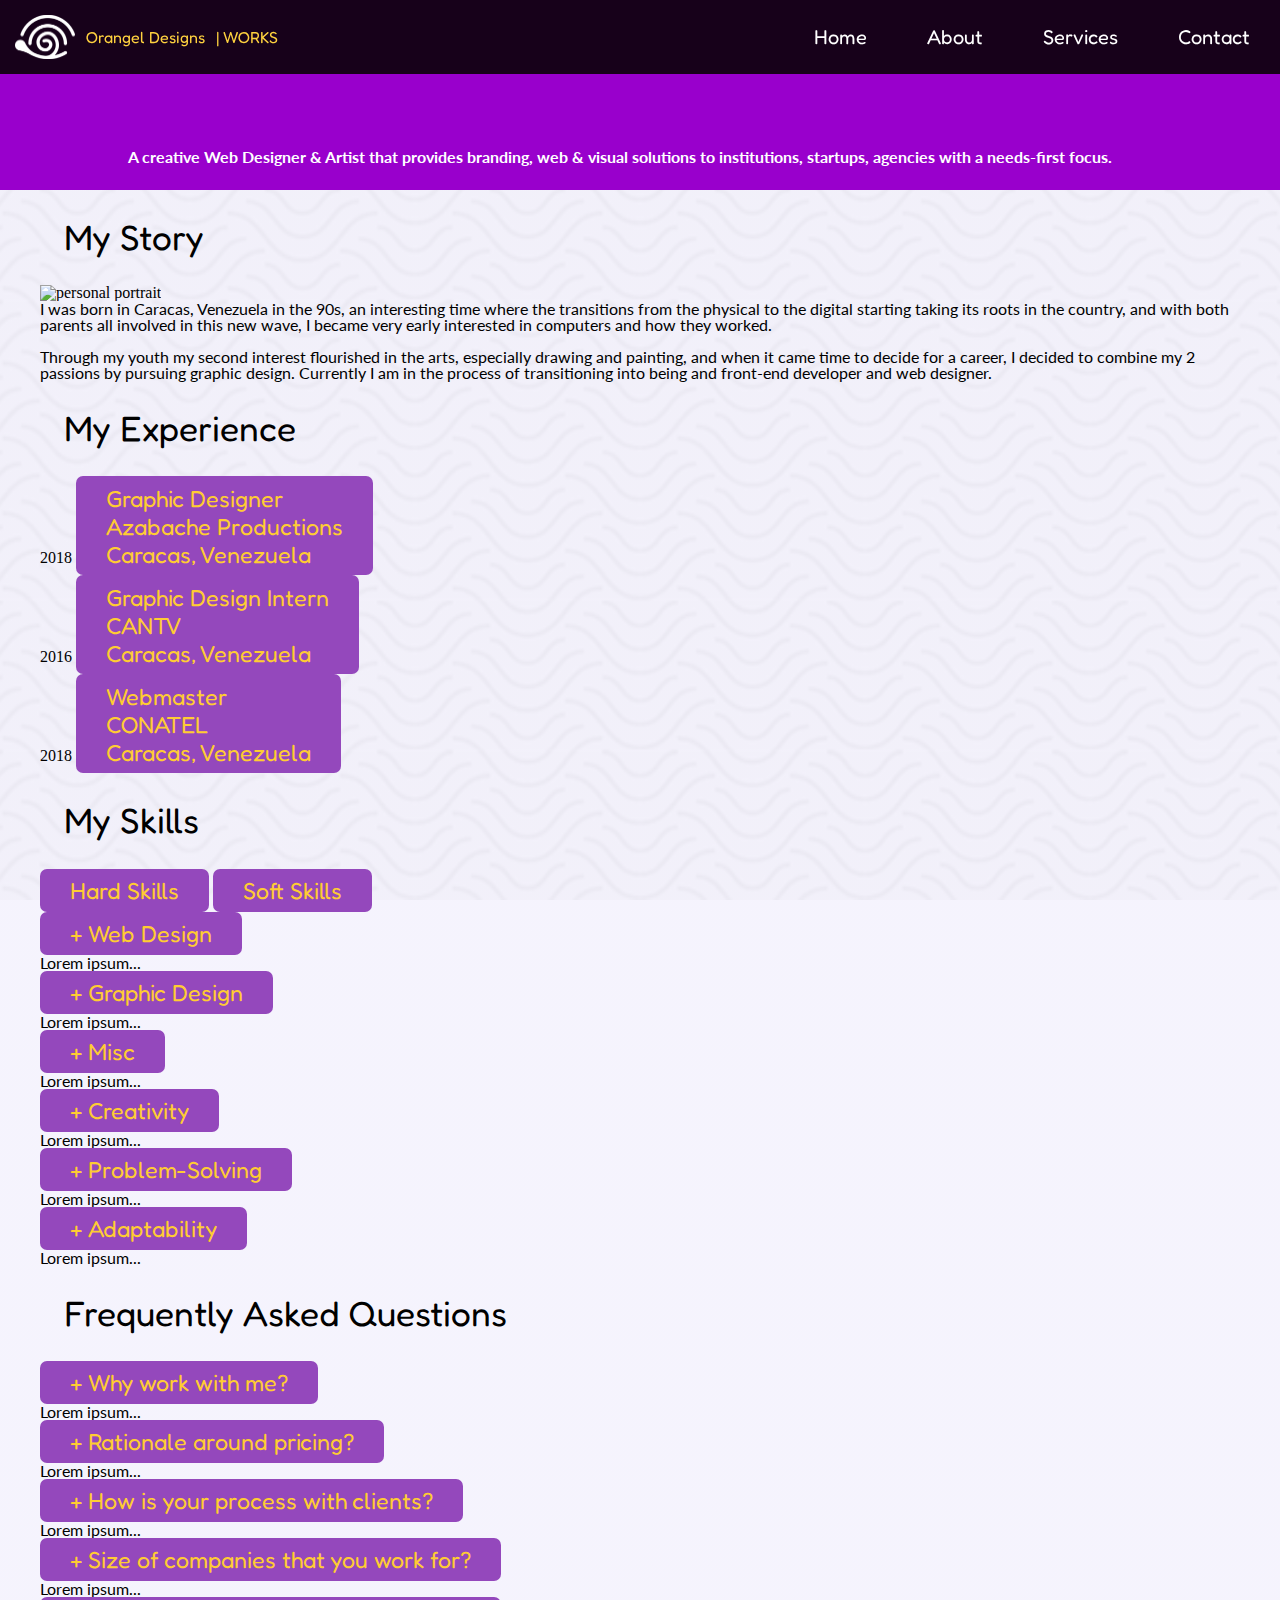
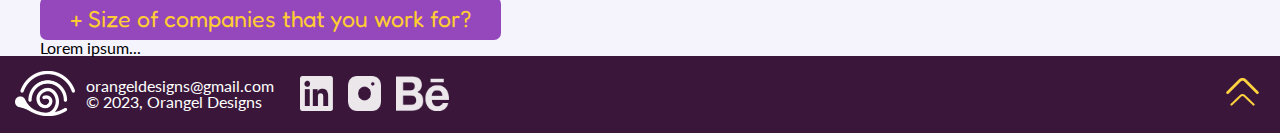
==== about.html @ e129c817 "Adding About Page" ====
<!DOCTYPE html>
<html lang="en">
<head>
    <meta charset="UTF-8">
    <meta http-equiv="X-UA-Compatible" content="IE=edge">
    <meta name="viewport" content="width=device-width, initial-scale=1.0">
    <title>Orangel Designs - About</title>
	<link rel="preconnect" href="https://fonts.googleapis.com">
	<link rel="preconnect" href="https://fonts.gstatic.com" crossorigin>
	<link href="https://fonts.googleapis.com/css2?family=Fredoka:wght@500;600;700&family=Lato:ital,wght@0,400;0,700;1,400;1,700&display=swap" rel="stylesheet">
	<link rel="stylesheet" type="text/css" href="css/index.css">
</head>
<body id="top">
    <header>
		<!-- The header includes the logo and navigation links that might be hidden within a hamburger menu on mobile versions -->
		<nav>
			<a href="index.html"><img src="images/logow.png" alt="navigation logo of the orangel designs website"><h4>Orangel Designs</h4><h4>| WORKS</h4></a>
			<!-- Hamburger menu -->
			<div>
				<input type="checkbox" name="menucheck" id="menucheck">
				<label for="menucheck">
					<img src="images/hambergermenu.png" id="hamenu" alt="&#9776;">
				</label>
				<div id="menu-list">
					<label for="menucheck" id="hamX">
						X
					</label>
					<ul id="menu-links">
                        <li><a href="index.html">Home</a></li>
						<li><a href="about.html">About</a></li>
						<li><a href="#">Services</a></li>
						<li><a href="contact.html">Contact</a></li>
					</ul>
					<ul id="social-links">
						<li><a href="#"><img src="images/behancew.png" alt="behance link">Behance</a></li>
						<li><a href="#"><img src="images/linkedinw.png" alt="Linkedin link">Linkedin</a></li>
						<li><a href="#"><img src="images/intagramw.png" alt="instagram link">Instagram</a></li>
					</ul>
				</div>
			</div>
		</nav>
        <ul id="workHeader">
            <li><strong>A creative Web Designer & Artist that provides branding, web & visual solutions to institutions, startups, agencies with a needs-first focus.</strong></li>
		</ul>
	</header>
    
    
    <main id="abcont">
        <div id="astory">
            <h2><img src="images/horiline.png" alt=""> My Story</h2>
            <img src="images/portrait.jpg" alt="personal portrait">
            <p>
                I was born in Caracas, Venezuela in the 90s, an interesting time where the transitions from the physical to the digital starting taking its roots in the country, and with both parents all involved in this new wave, I became very early interested in computers and how they worked.
                <br><br>
                Through my youth my second interest flourished in the arts, especially drawing and painting, and when it came time to decide for a career, I decided to combine my 2 passions by pursuing graphic design. Currently I am in the process of transitioning into being and front-end developer and web designer.
            </p>
        </div>
        <div id="aexperience">
            <h2><img src="images/horiline.png" alt=""> My Experience</h2>

            <div>
                <span>2018</span>
                <button>
                    Graphic Designer <br>
                    Azabache Productions <br>
                    Caracas, Venezuela
                </button>
            </div>

            <div>
                <span>2016</span>
                <button>
                    Graphic Design Intern <br>
                    CANTV <br>
                    Caracas, Venezuela
                </button>
            </div>

            <div>
                <span>2018</span>
                <button>
                    Webmaster <br>
                    CONATEL <br>
                    Caracas, Venezuela
                </button>
            </div>
        </div>

        <div id="askills">
            <h2><img src="images/horiline.png" alt=""> My Skills</h2>

            <div class="tab">
                <button class="tablinks" onclick="selectSkill(event, 'Hard')">Hard Skills</button>
                <button class="tablinks" onclick="selectSkill(event, 'Soft')">Soft Skills</button>
            </div>

            <div id="Hard" class="tabcontent">
                <button class="accordion">+ Web Design</button>
                <div class="panel">
                <p>Lorem ipsum...</p>
                </div>
                <button class="accordion">+ Graphic Design</button>
                <div class="panel">
                <p>Lorem ipsum...</p>
                </div>
                <button class="accordion">+ Misc</button>
                <div class="panel">
                <p>Lorem ipsum...</p>
                </div>
            </div>

            <div id="Soft" class="tabcontent">
                <button class="accordion">+ Creativity</button>
                <div class="panel">
                <p>Lorem ipsum...</p>
                </div>
                <button class="accordion">+ Problem-Solving</button>
                <div class="panel">
                <p>Lorem ipsum...</p>
                </div>
                <button class="accordion">+ Adaptability</button>
                <div class="panel">
                <p>Lorem ipsum...</p>
                </div>
            </div>
        </div>

        <div id="aquestions">
            <h2><img src="images/horiline.png" alt=""> <span>Frequently</span> Asked Questions</h2>

            <button class="accordion">+ Why work with me?</button>
            <div class="panel">
            <p>Lorem ipsum...</p>
            </div>
            
            <button class="accordion">+ Rationale around pricing?</button>
            <div class="panel">
            <p>Lorem ipsum...</p>
            </div>
            
            <button class="accordion">+ How is your process with clients?</button>
            <div class="panel">
            <p>Lorem ipsum...</p>
            </div>

            <button class="accordion">+ Size of companies that you work for?</button>
            <div class="panel">
            <p>Lorem ipsum...</p>
            </div>  

            <button class="accordion">+ Size of companies that you work for?</button>
            <div class="panel">
            <p>Lorem ipsum...</p>
            </div>
        </div>
        
    </main>


    <!-- Footer with logo, copyright, social media links and a top button -->
    <footer>
		<div>
			<a href="#top" id="footlogo"><img src="images/logow.png" width="162" alt="footer logo"></a>
			<!-- basic contact info and copyright -->
			<ul>
				<li><a href="mailto:orangeldesigns@gmail.com">orangeldesigns@gmail.com</a></li>
				<li>© 2023, Orangel Designs</li>
			</ul>
			<ul id="social-footer">
				<li> <a href=""><img src="images/linkedinw.png" alt="Linkedin"></a></li>
				<li> <a href=""><img src="images/intagramw.png" alt="Instagram"></a></li>
				<li> <a href=""><img src="images/behancew.png" alt="Behance"></a></li>
			</ul>
		</div>

		<!-- Arrowup button -->
		<div>
			<a href="#top"><img src="images/arrowup2.png" alt="&#8593;"></a>
		</div>
	</footer>
</body>
</html>
---- css/index.css ----
/* CSS reset START */
html, body, div, span, applet, object, iframe,
h1, h2, h3, h4, h5, h6, p, blockquote, pre,
a, abbr, acronym, address, big, cite, code,
del, dfn, em, img, ins, kbd, q, s, samp,
small, strike, strong, sub, sup, tt, var,
b, u, i, center,
dl, dt, dd, ol, ul, li,
fieldset, form, label, legend,
table, caption, tbody, tfoot, thead, tr, th, td,
article, aside, canvas, details, embed, 
figure, figcaption, footer, header, hgroup, 
menu, nav, output, ruby, section, summary,
time, mark, audio, video {
	margin: 0;
	padding: 0;
	border: 0;
	font-size: 100%;
	font: inherit;
	vertical-align: baseline;
}
article, aside, details, figcaption, figure, 
footer, header, hgroup, menu, nav, section {
	display: block;
}
body {
	line-height: 1;
}
ol, ul {
	list-style: none;
}
blockquote, q {
	quotes: none;
}
blockquote:before, blockquote:after,
q:before, q:after {
	content: '';
	content: none;
}
table {
	border-collapse: collapse;
	border-spacing: 0;
}
a {
	color: white;
	text-decoration: none;
}
button {
	all: initial;
}
/* CSS reset END */

/*Background image*/
body {
	background: 
    linear-gradient(rgba(225, 220, 249, 0.33),rgba(225, 220, 249, 0.33)),
    url(../images/papyrus.webp) center top/contain repeat fixed;
}
/*Navigation styling*/

/*Initializing fonts*/
h1,h2,h3,h4 {
	font-family: 'Fredoka', sans-serif;
}
a,p,li {
	font-family: 'Lato', sans-serif;
}
h1{
	font-size: 3rem;
}
h2{
	font-size: 2.2rem;
}
h3{
	font-size: 1.45rem;
}
h4{
	font-size: 1rem;
}
strong{
	font-weight: 900;
}
/*Navigation*/
nav {
    display: flex;
    flex-wrap: wrap;
    justify-content: space-between;
    align-items: center;
    background: #0e010eef;
	position: fixed;
	width: 100%;
	z-index: 999;
}
nav a{
    display: flex;
    align-items: center;
	color: #FFD23F;
	padding: 15px;
	font-family: 'Fredoka', sans-serif;
}
nav a img{
    width: 60px;
}
nav a h4{
	margin-left: 11px;
}

#hamenu{
	width: 45px;
	cursor: pointer;
	padding: 15px;
}
#menu-list{
	transform: translateX(100%);
	transition: .5s;
	width: 300px;
	position: absolute;
	top: 0;
}
#social-links img{
	padding-right: 15px;
	height: auto;
	width: 45px;
}
#menucheck {
	display: none ;
}
nav div label{
	display: block;
	height: 75px;
}
#menucheck:checked ~ #menu-list{
	transform: translateX(-225px);
	background-color: #070007;
	box-shadow:  0px 1px 3px 0px rgba(0, 0, 0, 0.2),
		0px 1px 1px 0px rgba(0, 0, 0, 0.14),
		0px 2px 1px -1px rgba(0, 0, 0, 0.12);
}
#menucheck:checked ~ label img{
	background-color: #070007;
}

#menu-list a{
	color: white;
	padding-left: 30px;
	font-size: 1.25rem;
	transition: .4s;
}
#menu-list a:hover{
	color: #FFD23F;
	background-color: #3A173A;
}
button {
	font-family: 'Fredoka', sans-serif;
	font-size: 1.45rem;
	padding: 7.5px 30px;
	border-radius: 7px;
	color: #ffcc33;
	background-color: #9448BC;
	cursor: pointer;
	transition: 0.25s all;
}
button:hover{
	filter: brightness(1.5) saturate(0.5);
}
button:active{
	filter: brightness(0.5) saturate(1.5);
}
button img{
	height: 30px;
}
.dark-btn{
	background-color: #3A173A;
	color: #FFD23F;
}
.light-btn{
	background-color: #ffcc33;
	color: #9448BC;
}
/*X Hamburger*/
#hamX{
	font-family: 'Fredoka', sans-serif;
	font-size: 2.2rem;
	color: white;
	text-align: right;
	height: auto;
	padding: 25px;
	cursor: pointer;
	transition: 0.5s;
}
#hamX:hover{
	color: #FFD23F;
}
/*Landing page*/
#hero{
	height: 100vh;
	background: url(../images/frame.jpg) center center/cover no-repeat;
	display: flex;
	justify-content: center;
	align-items: center;
	padding: 15px;
	flex-direction: column;
	overflow: hidden;
}
h1{
	font-weight: 600;
	color: white;
}
h1 strong{
	color: #FFD23F
}
#hero a{
	position: absolute;
	justify-self: flex-end;
	bottom: 30px;
	transition: 0.5s;
}
#hero a:hover{
	transform: scale(1.5);
}
#hero a img{
	width: 60px;
}
/* Landing page spinning cubes */
.cube-wrapper {
	width: 200px;
	height: 200px;
	position: relative;
	perspective: 1000px;
	padding: 75px;
	padding-left: 0;
  }
  
  .cube {
	position: absolute;
	width: 100%;
	height: 100%;
	transform-style: preserve-3d;
	perspective-origin: center;
	transform-origin: center;
	animation: rotate-cube 10s linear infinite;
  }
  
  .face {
	position: absolute;
	width: 200px;
	height: 200px;
	opacity: 0.85;
	font-family: 'Fredoka', sans-serif;
	font-size: 2.2rem;
	color: white;
	text-align: center;
	border-radius: 10%;
  }
  
  .front {
	transform: translateZ(100px);
	background-color: #ffcc33;
  }
  
  .back {
	transform: translateZ(-100px) rotateY(180deg);
	background-color: #ffcc33;
  }
  
  .right {
	transform: rotateY(-90deg) translatez(100px);
	background-color: #9900cc;
  }
  
  .left {
	transform: rotateY(90deg) translatez(100px);
	background-color: #9900cc;
  }
  
  .top {
	transform: rotateX(90deg) translateZ(100px);
	background-color: #070007;
  }
  
  .bottom {
	transform: rotateX(-90deg) translateZ(100px);
	background-color: #070007;
  }
  
  @keyframes rotate-cube {
	0% {
	  transform: rotateX(0deg) rotateY(0deg)  rotateZ(0);
	}
	100% {
	  transform: rotateX(360deg) rotateY(360deg) rotateZ(360deg);
	}
  }
/*Sections formatting*/
h2{
	padding: 30px 15px;
}
#highlights h3 {
	color: white;
	text-shadow: .1em .1em 0 hsl(200 50% 30%);
	text-align: center;
}
#highlights div, #services div  {
	display: flex;
	flex-direction: column;
}
/*Highlights section*/
#highlights h2 {
	color: #9448BC;
}
#highlights form {
	display: none;
}
#highlights form input {
	display: none;
}

#highlights button{
	display: none;
	height: 100px;
	cursor: pointer;
}
#highlights button img{
	height: 100px;
	opacity: 30%;
}
#highlights button img:hover{
	opacity: 100%;
}

/*Highlights gallery*/
.project-card{
	width: 100%;
	height: 250px;
	display: flex;
	flex-direction: column-reverse;
	background-size: 100%;
}
.project-card h3{
	width: 100%;
	height: 30px;
	background-color: rgba(0, 0, 0, 0.603);
}

#h1 {
	background: url(../images/h1.jpg) center center/cover no-repeat;
}
#h2 {
	background: url(../images/h2.jpg) center center/cover no-repeat;
}
#h3 {
	background: url(../images/h3.jpg) center center/cover no-repeat;
}
#h1, #h2, #h3{
	background-color: #0e010eef;
	transition: 0.5s all;
	background-size: 100%;
}
#h1:hover,#h2:hover,#h3:hover {
	background-size: 120%;
}
/*Services Section*/
#services h2{
	color: #3A173A;
}
#services div{
	position: relative;
}
/*Services Gallery*/
.services-cards{
	width: 100%;
	height: 250px;
	display: flex;
	flex-direction: column-reverse;
	justify-content: center;
	align-content: center;
}
.services-cards h3{
	width: auto;
	text-align: left;
	align-self: start;
	padding: 20px;
	background-color: rgba(0, 0, 0, 0.603);
}

#s1 h3, #s3 h3 {
	align-self: flex-end;
	text-align: right;
}
#s1 {
	background: url(../images/s1.jpg) center center/cover no-repeat;
}
#s2 {
	background: url(../images/s2.jpg) center center/cover no-repeat;
}
#s3 {
	background: url(../images/s3.jpg) center center/cover no-repeat;
}
#s4 {
	background: url(../images/s4.jpg) center center/cover no-repeat;
}

#s1, #s2, #s3, #s4{
	background-color: #0e010eef;
	transition: 0.5s all;
	background-size: 100% 100%;
}
#s1:hover,#s2:hover,#s3:hover,#s4:hover {
	background-size: 120% 120%;
}
/*Footer*/

footer {
	width: 100%;
	box-sizing: border-box;
	bottom: 0;
	display: flex;
	background-color: #3A173A;
    justify-content: space-between;
    align-items: center;
	padding: 15px;
}
footer div{
	display: flex;
	align-items: center;
}
#social-footer{
	display: none;
}
footer div ul{
	margin-left: 11px;
}
footer a img{
	width: 60px;
}
footer ul li {
	color: white;
}
footer div a img {
	width: 45px;
	transition: 0.5s;
}
footer div a img:hover {
	transform: scale(1.3);
}
#footlogo img{
	width: 60px;
}
/*Responsive styles for tablet and up*/
@media screen and (min-width: 768px) {

	#hero {
		background: url(../images/framebig.jpg) center center/cover no-repeat;
	}
	h1 {
		text-align: center;
	}
	#highlights div, #services div  {
		display: flex;
		flex-direction: row;
	}

	#social-footer{
		display: flex;
	}
	#social-footer img{
		height: 35px;
		width: auto;
		padding-left: 15px;
	}
	#highlights h2{
		display: none;
	}
	#highlights form {
		margin-top: 30px;
		display: flex;
		margin-left: 45px;
	}

	#highlights form label{
		cursor: pointer;
		font-size: 2.2rem;
		font-family: 'Fredoka', sans-serif;
		padding: 15px;
		background-color: #D9D9D9;
		color: #3a173a38;
	}
	#highlights form input:checked~#label1, #highlights form input:checked~#label2{
		background-color: #9448BC;
		color: #FFD23F;
	}
	#highlights form input:not(:checked)~#label2{
		background-color: #D9D9D9;
		color: #3a173a38;
	}
	#highlights div {
		background-color: white;
		padding: 45px 15px;
		align-items: center;
		box-shadow: 0 14px 28px rgba(0,0,0,0.25), 0 10px 10px rgba(0,0,0,0.22);
	}
	#highlights button{
		display: inline;
	}
	.project-card{
		margin: 0px 7px;
	}
	#services div{
		display: flex;
		flex-wrap: wrap;
		margin-bottom: 60px;
		box-shadow: 0 14px 28px rgba(0,0,0,0.25), 0 10px 10px rgba(0,0,0,0.22);
	}
	.services-cards{
		width: 50%;
		height: 300px;
	}
	#s1 h3, #s2 h3 {
		align-self: flex-start;
		text-align: right;
	}
	#s3 h3, #s4 h3 {
		align-self: flex-end;
		text-align: right;
	}
}
/*Responsive styles for desktop and up*/
@media screen and (min-width: 1024px) {

	#hamenu{
		display: none;
	}
	#menu-list, #menu-links{
		display: flex;
		flex-direction: row;
		transform: translateX(0);
		position: relative;
		width: auto;
	}
	#menu-links a {
		padding: 15px 30px;
	}
	#social-links {
		display: none;
	}
	nav div label{
		display: none;
	}
}

/*Contact page CSS*/
main{
	margin-bottom: 100px;
}
#contHeader {
	height: 160px;
	background-color: #9900cc;
	display: flex;
	flex-direction: column;
	align-items: center;
	justify-content: end;
	color: white;
	padding: 15px 5%;
}
#contHeader strong{
	font-weight: 700;
}
#contHeader li{
	margin-bottom: 7px;
}

#contMain{
	display: flex;
	flex-direction: column;
}
#contMain h2 {
	color: #9900cc;
	height: 30px;
	display: flex;
	padding-left: 0;
}
#contMain h2 img{
	height: 30px;
	margin-right: 7px;
}
#contForm, #contSide{
	margin-left: 10%;
	margin-right: 10%;
}
#innnerform {
	width: 100%;
	max-width: 640px;
	background-color: white;
	padding: 30px;
	box-sizing: border-box;
	border-radius: 16px;
	display: flex;
	flex-direction: column;
	flex-wrap: wrap;
	align-items: stretch;
	box-shadow: 0 14px 28px rgba(0,0,0,0.25), 0 10px 10px rgba(0,0,0,0.22);

}
#innnerform>* {
	margin-bottom: 15px;
	padding: 7px;
	border-radius: 7px;
	border: #9448BC 2px solid;
	background-color: #e1dcf98d;
	font-family: 'Lato', sans-serif;
	color: #C2A4D1;
}
#innnerform>*:focus{
	background-color: white;
	color: #070007;
}
#innnerform .button {
	font-family: 'Fredoka', sans-serif;
	width: 211px;
	height: 53px;
	align-self: center;
	font-size: 1.2rem;
	border: 0;
	background-color: #ffcc33;
	color: #9448BC;
	box-shadow: 0 4px 3px rgba(0,0,0,0.25), 0 2px 6px rgba(0,0,0,0.22);
	cursor: pointer;

}
select{
	background-color: #FFD23F;
	color: #9448BC;
	font-family: 'Fredoka', sans-serif;
	font-size: 1.1rem;
	cursor: pointer;
}
select:focus{
	background-color: #9448BC;
	color: #ffcc33;
}
textarea{
	resize: none;
	height: 200px;
}
#contFaq ul li h3{
	font-size: 1.1rem;
	color: #9448BC;
	text-align: left;
	text-shadow: none;
}
#contFaq ul li p{
	background-color: #070007;
	color: white;
	margin-top: 3px;
	padding: 7px;
}
#contSoc ul{
	width: 100%;
	display: flex;
	flex-direction: column;
	justify-content: center;
}
#contSoc ul li{
	width: 100%;
	display: flex;
}
#contSoc ul li a{
	width: 100%;
	display: flex;
	align-items: center;
	max-width: 450px;
	padding: 12.5px;
	box-shadow: 0 4px 3px rgba(0,0,0,0.25), 0 2px 6px rgba(0,0,0,0.22);
	margin-bottom: 15px;
	border-radius: 11px;
	
}
#contSoc ul li img{
	height: 50px;
}
#contSoc h3{
	margin-left: 7px;
}
#soc1 a{
	background-color: #B8C9F5;
	color: #3C64CB;
}
#soc2 a{
	background-color: #DBD5DE;
	color: #070007;
}
#soc3 a{
	background-color: #F3C6DC;
	color: #FF288F;
}
@media screen and (max-width: 420px) {
nav a h4{
	font-size: 0.8rem;
}
h2 {
	font-size: 1.7rem;
}
textarea {
	height: 120px;
}
}
@media screen and (min-width: 768px) {
	#contHeader {
		height: 125px;
		flex-direction: row;
		align-items: end;
		justify-content: start;
	}
	#contHeader li{
		margin-bottom: 15px;
	}
	#contMain{
		display: grid; 
		grid-template-columns: 1fr 1fr; 
		gap: 0px 30px; 
	}
}
@media screen and (min-width: 1024px) {
	#contFaq ul li h3 strong{
		display: none;
	}
	#contHeader li{
		margin-right: 15px;
		margin-bottom: 20px;
	}
}


/*Works page CSS*/


#workHeader {
	height: 160px;
	background-color: #9900cc;
	display: flex;
	flex-direction: column;
	align-items: start;
	justify-content: end;
	color: white;
	padding: 15px 10%;
}
#workHeader strong{
	font-weight: 700;
}
#workHeader li{
	margin-bottom: 10px;
}
.center-container{
	display: flex;
	flex-direction: column;
	align-items: center;
}

.gallery-grid{
	display: grid; 
	width: 80%;
	padding: 30px 10%;
	margin: 30px 0;
	grid-template-columns: 1fr 1fr; 
	grid-template-rows: 1fr 1fr 1fr 1fr; 
	gap: 0px 0px; 
	grid-template-areas: 
	". ."
	". ."
	". ."
	". ."; 
	  justify-content: center; 
	  align-items: center; 
	background-color: white;
	box-shadow: 0 14px 28px rgba(0,0,0,0.25), 0 10px 10px rgba(0,0,0,0.22);
}
.portfolio-card h3{
	background-color: #9900cc63;
	color: white;
	text-align: center;
}
.featured h3{
	background-color: #ffcc33;
	color: #9900cc;
}
.gallery-item{
	width: 100%;
	cursor: pointer;
}


#w1 {
	background: url(../images/w1.jpg) center center/cover no-repeat;
}
#w2 {
	background: url(../images/w2.jpg) center center/cover no-repeat;
}
#w3 {
	background: url(../images/w3.jpg) center center/cover no-repeat;
}
#w4 {
	background: url(../images/w4.jpg) center center/cover no-repeat;
}
#w5 {
	background: url(../images/w5.jpg) center center/cover no-repeat;
}
#w6 {
	background: url(../images/w6.jpg) center center/cover no-repeat;
}
#w7 {
	background: url(../images/w7.jpg) center center/cover no-repeat;
}
#w8 {
	background: url(../images/w8.jpg) center center/cover no-repeat;
}
#w1, #w2, #w3, #w4, #w5, #w6, #w7, #w8{
	transition: 0.5s all;
	background-size: 100% 100%;
}
#w1:hover, #w2:hover, #w3:hover, #w4:hover, #w5:hover, #w6:hover, #w7:hover, #w8:hover{
	background-size: 120% 120%;
}

@media screen and (min-width: 768px) {
	.gallery-grid{
		grid-template-columns: 1fr 1fr 1fr; 
		grid-template-rows: 1fr 1fr 1fr; 
		gap: 15px 15px; 
		grid-template-areas: 
		". . ."
		". . ."
		". . ."; 
	
	}
}
@media screen and (min-width: 1024px) {
	.gallery-grid{
		grid-template-columns: 1fr 1fr 1fr 1fr; 
		grid-template-rows: 1fr 1fr; 
		gap: 15px 15px; 
		grid-template-areas: 
		  ". . . ."
		  ". . . .";
	
	}
	#workHeader {
		height: 160px;
		background-color: #9900cc;
		display: flex;
		flex-direction: row;
		align-items: end;
		justify-content: space-between;
		color: white;
		padding: 15px 10%;
	}
}
@media screen and (min-width: 1400px) {
	.gallery-grid{
		grid-template-columns: 1fr 1fr 1fr 1fr 1fr; 
		grid-template-rows: 1fr 1fr; 
		gap: 15px 15px; 
		grid-template-areas: 
		  ". . . . ."
		  ". . . . .";
	
	}
}


/*About Page CSS*/

#abcont {
	display: flex;
	flex-direction: column;
	margin: 0 40px;
}
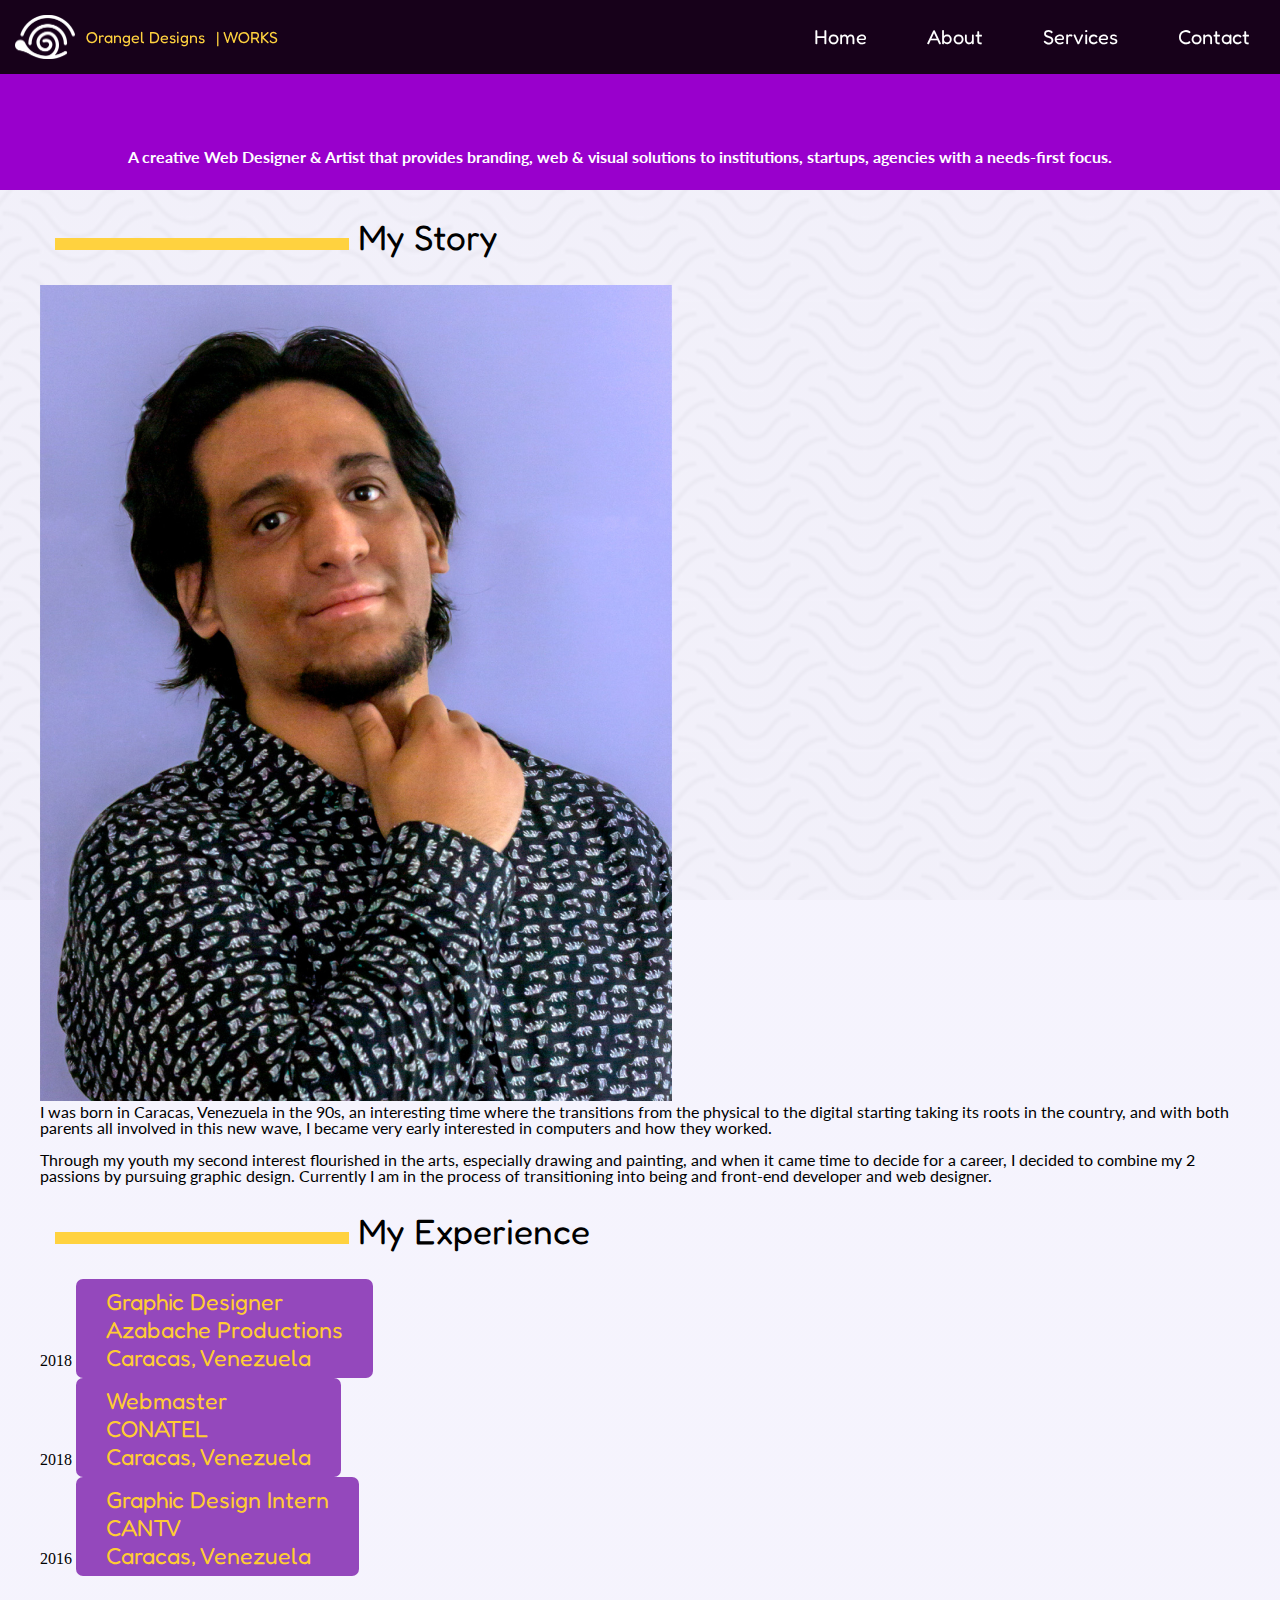
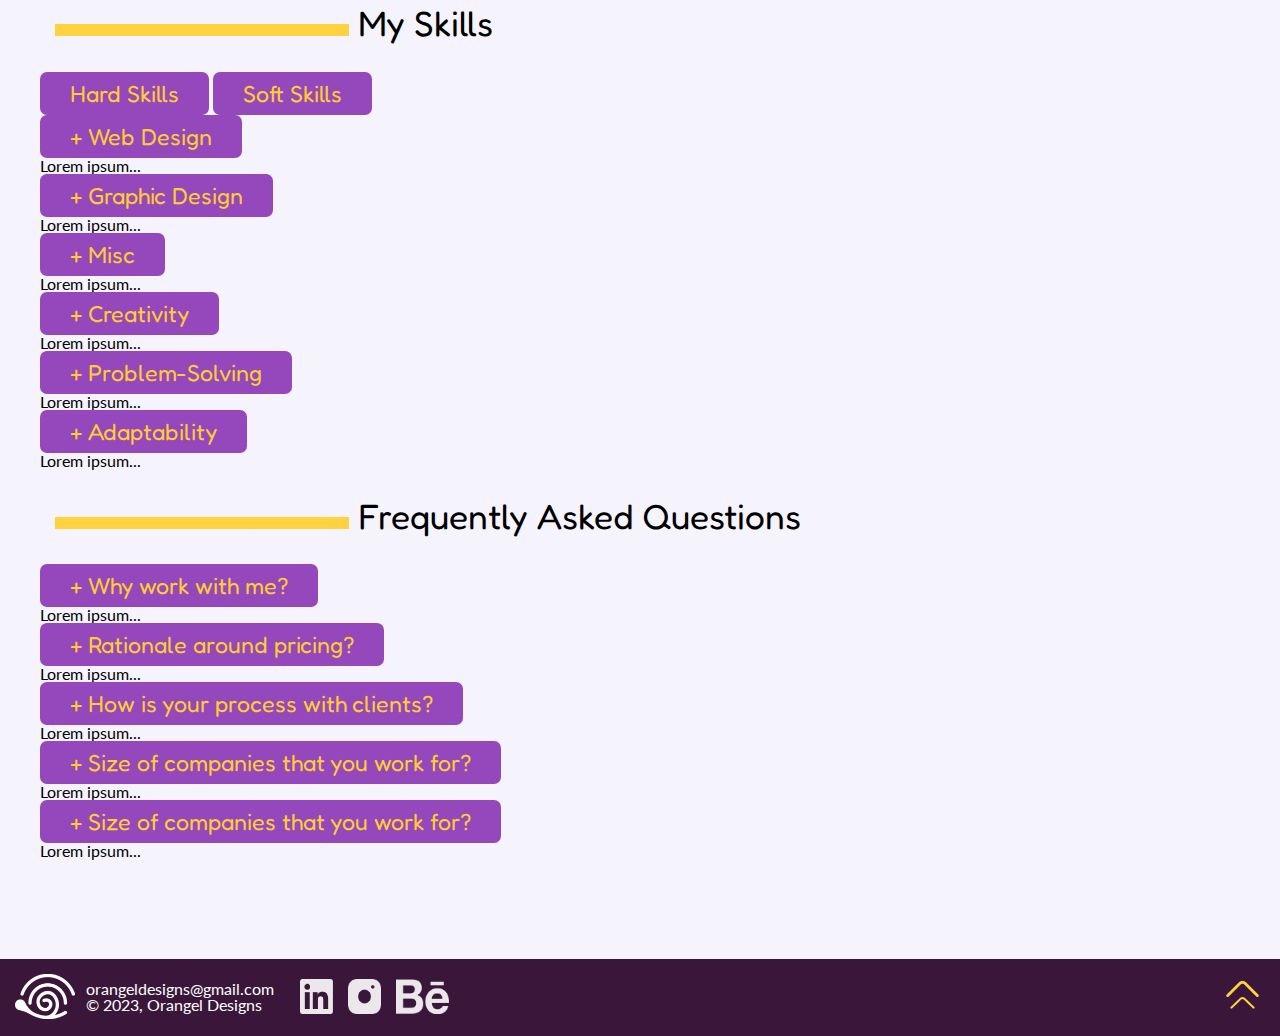
==== commit eaf5231f: "About Page implementation ver 2" ====
--- a/about.html
+++ b/about.html
@@ -9,6 +9,7 @@
 	<link rel="preconnect" href="https://fonts.gstatic.com" crossorigin>
 	<link href="https://fonts.googleapis.com/css2?family=Fredoka:wght@500;600;700&family=Lato:ital,wght@0,400;0,700;1,400;1,700&display=swap" rel="stylesheet">
 	<link rel="stylesheet" type="text/css" href="css/index.css">
+    <script defer src="scripts/about.js"></script>
 </head>
 <body id="top">
     <header>
@@ -45,10 +46,11 @@
 	</header>
     
     
-    <main id="abcont">
+    <main id="abwrap">
+    <div id="abcont">
         <div id="astory">
-            <h2><img src="images/horiline.png" alt=""> My Story</h2>
-            <img src="images/portrait.jpg" alt="personal portrait">
+            <h2><img class="hline" src="images/horiline.png" alt=""> My Story</h2>
+            <img id="aportrait" src="images/portrait.jpg" alt="personal portrait">
             <p>
                 I was born in Caracas, Venezuela in the 90s, an interesting time where the transitions from the physical to the digital starting taking its roots in the country, and with both parents all involved in this new wave, I became very early interested in computers and how they worked.
                 <br><br>
@@ -56,9 +58,9 @@
             </p>
         </div>
         <div id="aexperience">
-            <h2><img src="images/horiline.png" alt=""> My Experience</h2>
+            <h2><img class="hline" src="images/horiline.png" alt=""> My Experience</h2>
 
-            <div>
+            <div class="aexpcard">
                 <span>2018</span>
                 <button>
                     Graphic Designer <br>
@@ -67,7 +69,16 @@
                 </button>
             </div>
 
-            <div>
+            <div class="aexpcard">
+                <span>2018</span>
+                <button>
+                    Webmaster <br>
+                    CONATEL <br>
+                    Caracas, Venezuela
+                </button>
+            </div>
+
+            <div class="aexpcard">
                 <span>2016</span>
                 <button>
                     Graphic Design Intern <br>
@@ -75,22 +86,13 @@
                     Caracas, Venezuela
                 </button>
             </div>
-
-            <div>
-                <span>2018</span>
-                <button>
-                    Webmaster <br>
-                    CONATEL <br>
-                    Caracas, Venezuela
-                </button>
-            </div>
         </div>
 
         <div id="askills">
-            <h2><img src="images/horiline.png" alt=""> My Skills</h2>
+            <h2><img class="hline" src="images/horiline.png" alt=""> My Skills</h2>
 
             <div class="tab">
-                <button class="tablinks" onclick="selectSkill(event, 'Hard')">Hard Skills</button>
+                <button class="tablinks" onclick="selectSkill(event, 'Hard')" id="defaultOpen">Hard Skills</button>
                 <button class="tablinks" onclick="selectSkill(event, 'Soft')">Soft Skills</button>
             </div>
 
@@ -126,34 +128,35 @@
         </div>
 
         <div id="aquestions">
-            <h2><img src="images/horiline.png" alt=""> <span>Frequently</span> Asked Questions</h2>
+            <h2><img class="hline" src="images/horiline.png" alt=""> <span>Frequently</span> Asked Questions</h2>
+            <div id="aquestcont">
+                <button class="accordion">+ Why work with me?</button>
+                <div class="panel">
+                <p>Lorem ipsum...</p>
+                </div>
+                
+                <button class="accordion">+ Rationale around pricing?</button>
+                <div class="panel">
+                <p>Lorem ipsum...</p>
+                </div>
+                
+                <button class="accordion">+ How is your process with clients?</button>
+                <div class="panel">
+                <p>Lorem ipsum...</p>
+                </div>
 
-            <button class="accordion">+ Why work with me?</button>
-            <div class="panel">
-            <p>Lorem ipsum...</p>
-            </div>
-            
-            <button class="accordion">+ Rationale around pricing?</button>
-            <div class="panel">
-            <p>Lorem ipsum...</p>
-            </div>
-            
-            <button class="accordion">+ How is your process with clients?</button>
-            <div class="panel">
-            <p>Lorem ipsum...</p>
-            </div>
+                <button class="accordion">+ Size of companies that you work for?</button>
+                <div class="panel">
+                <p>Lorem ipsum...</p>
+                </div>  
 
-            <button class="accordion">+ Size of companies that you work for?</button>
-            <div class="panel">
-            <p>Lorem ipsum...</p>
-            </div>  
-
-            <button class="accordion">+ Size of companies that you work for?</button>
-            <div class="panel">
-            <p>Lorem ipsum...</p>
+                <button class="accordion">+ Size of companies that you work for?</button>
+                <div class="panel">
+                <p>Lorem ipsum...</p>
+                </div>
             </div>
         </div>
-        
+    </div>
     </main>
 
 
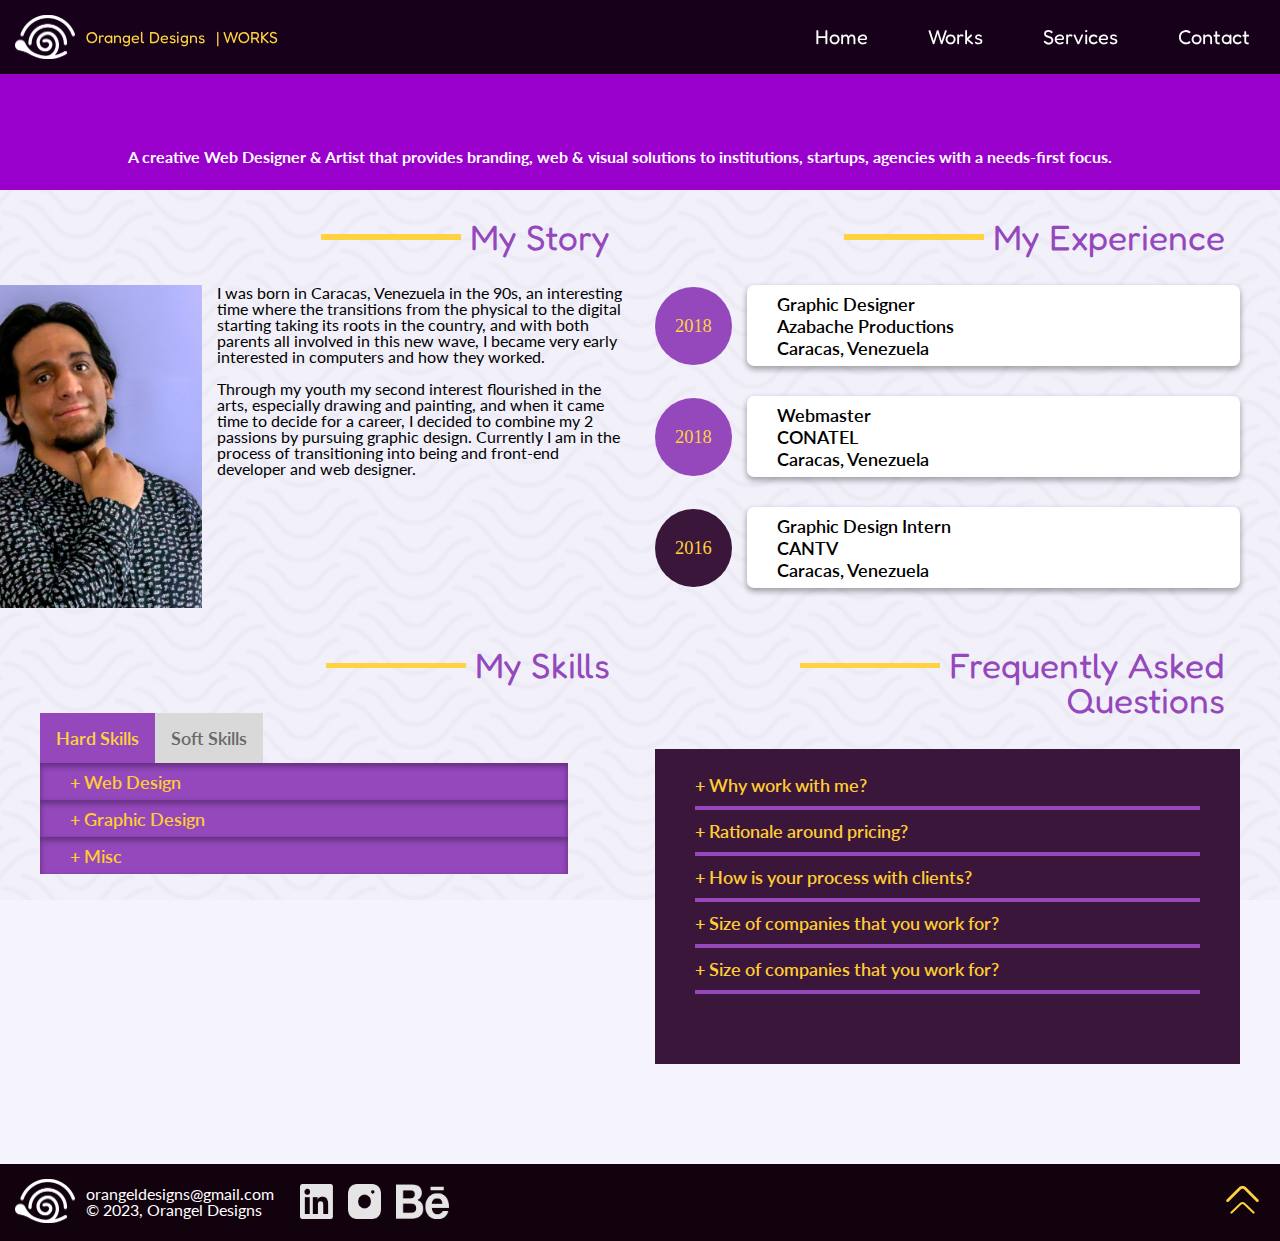
==== commit 736f28bb: "Services Implementation" ====
--- a/about.html
+++ b/about.html
@@ -28,8 +28,8 @@
 					</label>
 					<ul id="menu-links">
                         <li><a href="index.html">Home</a></li>
-						<li><a href="about.html">About</a></li>
-						<li><a href="#">Services</a></li>
+						<li><a href="works.html">Works</a></li>
+						<li><a href="services.html">Services</a></li>
 						<li><a href="contact.html">Contact</a></li>
 					</ul>
 					<ul id="social-links">
--- a/css/index.css
+++ b/css/index.css
@@ -319,6 +319,7 @@
 	display: none;
 	height: 100px;
 	cursor: pointer;
+	background-color: white;
 }
 #highlights button img{
 	height: 100px;
@@ -415,7 +416,7 @@
 	box-sizing: border-box;
 	bottom: 0;
 	display: flex;
-	background-color: #3A173A;
+	background-color: #12020E;
     justify-content: space-between;
     align-items: center;
 	padding: 15px;
@@ -873,4 +874,168 @@
 	display: flex;
 	flex-direction: column;
 	margin: 0 40px;
+}
+
+#abcont h2{
+	text-align: right;
+	color: #9448BC;
+}
+.hline {
+	width: 140px;
+	padding-bottom: 10px;
+}
+#aportrait{
+	width: 33vw;
+	float: left;
+	margin-left: -40px;
+	margin-right: 15px;
+}
+
+
+.aexpcard {
+	display: flex;
+	align-items: center;
+	margin-bottom: 30px;
+}
+.aexpcard span{
+	color: #FFD23F;
+	background-color: #9448BC;
+	padding: 30px 20px;
+	border-radius: 50%;
+	font-size: 1.15rem;
+}
+.aexpcard button{
+	background-color: white;
+	color: black;
+	width: 100%;
+	font-family: 'Lato', sans-serif;
+	font-weight: 600;
+	font-size: 1.15rem;
+	margin-left: 15px;
+	box-shadow: 0 3px 6px rgba(0,0,0,0.16), 0 3px 6px rgba(0,0,0,0.23);
+}
+.aexpcard:last-of-type span{
+	background-color: #3A173A;
+}
+
+
+/* Style the tab - Note from Orangel - Modified version of W3 website tab code Based on */
+.tab {
+	overflow: hidden;
+  }
+  
+  /* Style the buttons that are used to open the tab content */
+  .tab button {
+	background-color: #D9D9D9;
+	color: dimgrey;
+	float: left;
+	border: none;
+	outline: none;
+	cursor: pointer;
+	font-family: 'Lato', sans-serif;
+	font-weight: 600;
+	font-size: 1.15rem;
+	padding: 14px 16px;
+	transition: 0.3s;
+	border-radius: 0;
+  }
+  
+  /* Change background color of buttons on hover */
+  .tab button:hover {
+	background-color: #C2A4D1;
+  }
+  
+  /* Create an active/current tablink class */
+  .tab button.active {
+	background-color: #9448BC;
+	color: #FFD23F;
+  }
+  
+  /* Style the tab content */
+  .tabcontent {
+	display: none;
+	width: 100%;
+	border-top: none;
+  }
+  .tabcontent button{
+	border-radius: 0;
+	box-shadow: inset 0 3px 6px rgba(0,0,0,0.16), inset 0 3px 6px rgba(0,0,0,0.23);
+	width: 80%;
+	font-family: 'Lato', sans-serif;
+	font-weight: 600;
+  }
+
+  /*W3 based accordion*/
+
+  .accordion {
+	transition: 0.4s;
+	font-size: 1.15rem;
+	font-family: 'Lato', sans-serif;
+	font-weight: 600;
+  }
+  
+  .active, .accordion:hover {
+	background-color: #3A173A;
+  }
+
+  .panel {
+	padding: 18px 18px;
+	background-color: #D9D9D9;
+	display: none;
+	overflow: hidden;
+  }
+
+  /*FAQ styling*/
+
+  #aquestcont{
+	background-color: #3A173A;
+	margin: 0 -40px;
+	padding: 15px 40px;
+	padding-bottom: 70px;
+  }
+  #aquestions button{
+	background-color: #3A173A;
+	font-size: 1.15rem;
+	width: 100%;
+	padding: 10px 0;
+	border-radius: 0;
+	border-bottom: 4px solid #9448BC;
+	font-family: 'Lato', sans-serif;
+	font-weight: 600;
+  }
+
+  #aquestions .panel {
+	padding: 18px 18px;
+	background-color: #9448BC;
+	display: none;
+	overflow: hidden;
+  }
+
+  @media screen and (min-width: 768px) {
+	#abcont{
+		display: grid; 
+		grid-template-columns: 1fr 1fr; 
+		gap: 0px 30px;
+	}
+	#aportrait{
+		max-width: 250px;
+		float: left;
+		margin-left: -15%;
+	}
+	#abwrap{
+		display: flex;
+		justify-content: center;
+	}
+	#aquestcont{
+		background-color: #3A173A;
+		margin: 0;
+	}
+}
+@media screen and (min-width: 1024px) {
+	#aportrait{
+		margin-left: -15%;
+	}
+	#abcont{
+		max-width: 1280px;
+	}
 }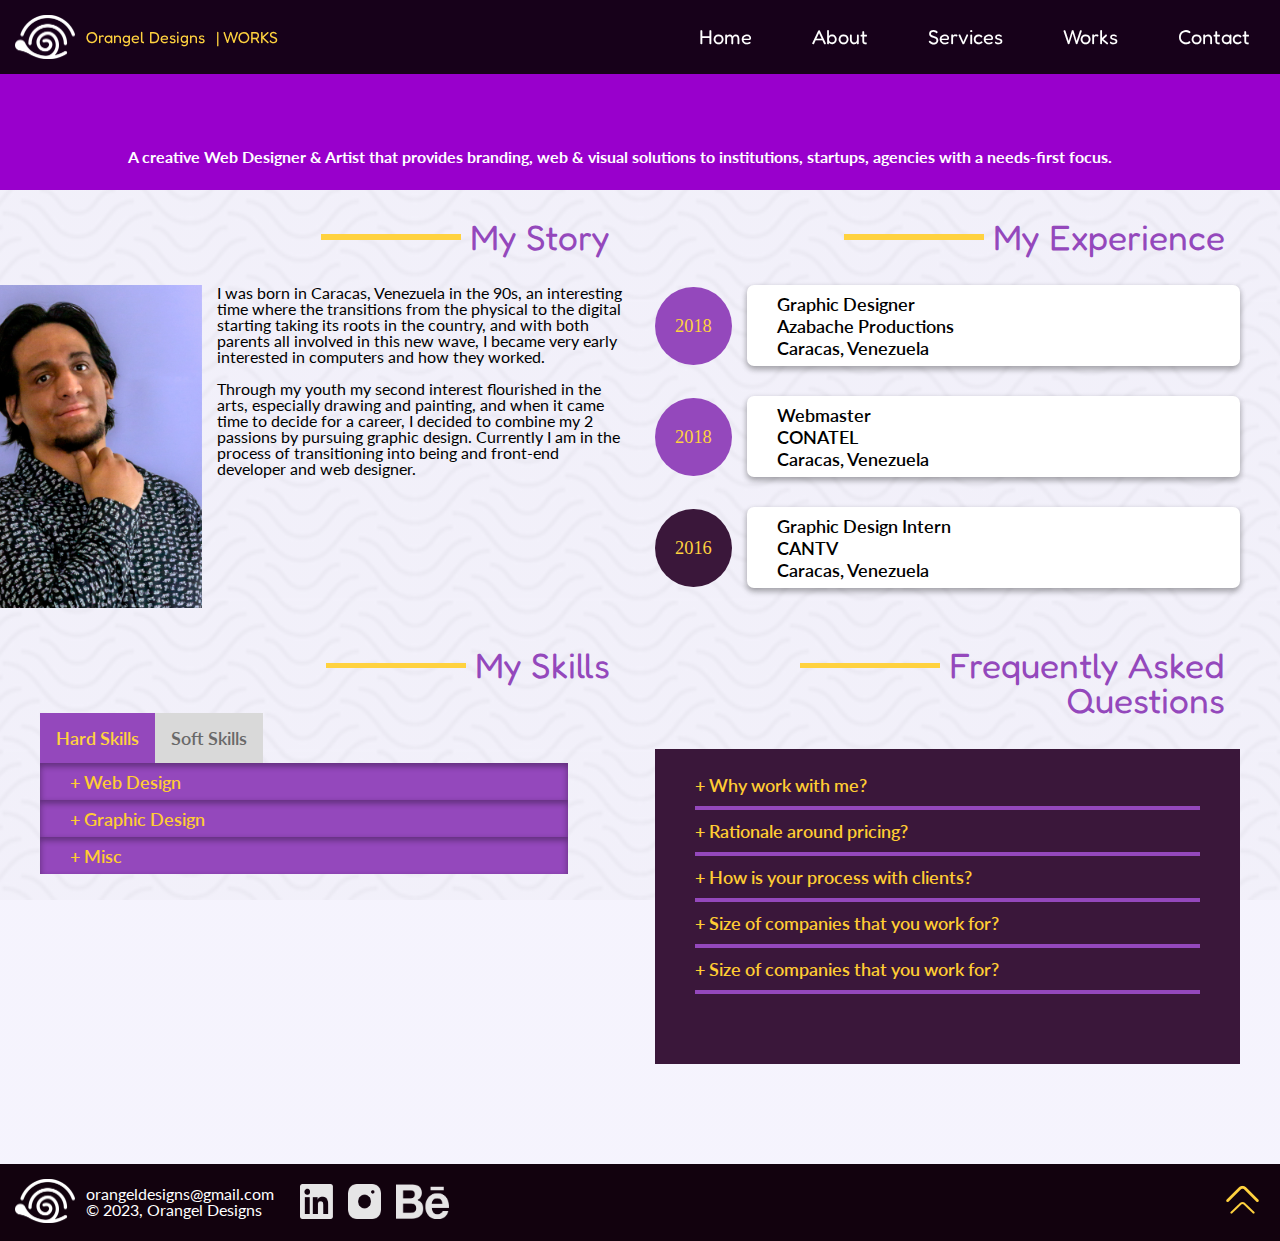
==== commit 03e07971: "Feedback based corrections + Mockup parity" ====
--- a/about.html
+++ b/about.html
@@ -28,8 +28,9 @@
 					</label>
 					<ul id="menu-links">
                         <li><a href="index.html">Home</a></li>
+                        <li><a href="about.html">About</a></li>
+						<li><a href="services.html">Services</a></li>
 						<li><a href="works.html">Works</a></li>
-						<li><a href="services.html">Services</a></li>
 						<li><a href="contact.html">Contact</a></li>
 					</ul>
 					<ul id="social-links">
--- a/css/index.css
+++ b/css/index.css
@@ -1038,4 +1038,185 @@
 	#abcont{
 		max-width: 1280px;
 	}
+}
+
+/* Services Page */
+#servMain h3{
+	margin: 20px 30px;
+	margin-top: 0;
+	text-align: center;
+}
+.contact-me-btn {
+	background-color: #ffcc33;
+	padding: 20px 50px;
+	border-radius: 5px;
+	color: #9448BC;
+	font-size: 1.3rem;
+	box-shadow: 0 14px 28px rgba(0,0,0,0.25), 0 10px 10px rgba(0,0,0,0.22);
+	font-weight: 600;
+	transition: all 0.3s;
+}
+.contact-me-btn:hover {
+	background-color: #9448BC;
+	color: #ffcc33;
+}
+.gallery-grid-services{
+	display: grid; 
+	width: 80%;
+	padding: 30px 10%;
+	margin: 30px 0;
+	grid-template-columns: 1fr; 
+	grid-template-rows: 1fr 1fr 1fr 1fr; 
+	gap: 30px 0px; 
+	grid-template-areas: 
+	"."
+	"."
+	"."
+	"."; 
+	  justify-content: center; 
+	  align-items: center; 
+
+}
+.services-cards-main {
+	height: 380px;
+	max-width: 480px;
+	display: flex;
+	flex-direction: column;
+	justify-content: flex-start;
+	background-color: white;
+	box-shadow: 0 14px 28px rgba(0,0,0,0.25), 0 10px 10px rgba(0,0,0,0.22);
+
+}
+.services-cards-inner{
+	display: flex;
+	flex-direction: column;
+	align-items: center;
+	height: 100%;
+	margin-bottom: 20px;
+}
+.services-cards-inner h3{
+	color: #9448BC;
+	width: auto;
+	text-align: left;
+}
+.services-cards-inner div{
+	margin: 0 20px;
+	margin-top: 20px;
+}
+.services-cards-inner div:first-of-type {
+	width: 100%;
+	height: 50%;
+}
+
+.services-cards-inner #s1,.services-cards-inner #s2,.services-cards-inner #s3,.services-cards-inner #s4{
+	background-color: #0e010eef;
+	transition: 0.5s all;
+	background-size: cover;
+}
+.services-cards-main button{
+	font-size: 1.15rem;
+	border-radius: 0;
+	width: 100%;
+	text-align: center;
+	padding: 7.5px 0;
+}
+
+
+/* Modal styling */
+
+ /* The Modal (background) */
+ .modal {
+	display: none; /* Hidden by default */
+	position: fixed; /* Stay in place */
+	justify-content: center;
+	align-items: center;
+	z-index: 1; /* Sit on top */
+	left: 0;
+	top: 0;
+	width: 100%; /* Full width */
+	height: 100%; /* Full height */
+	overflow: auto; /* Enable scroll if needed */
+	background-color: rgb(0,0,0); /* Fallback color */
+	background-color: rgba(0,0,0,0.4); /* Black w/ opacity */
+  }
+  
+  /* Modal Content/Box */
+  .modal-content {
+	display: flex;
+	flex-direction: column;
+	align-items: center;
+	justify-content: center;
+	background-color: #fefefe;
+	padding: 20px 50px;
+	border-radius: 5px;
+	
+	box-shadow: 0 14px 28px rgba(0,0,0,0.25), 0 10px 10px rgba(0,0,0,0.22);
+  }
+  .modal-content span{
+	background-color: #9900cc;
+	width: 100%;
+	text-align: center;
+	border-radius: 5px;
+	color: #ffcc33;
+	transition: color 0.3s;
+	margin-top: 20px;
+  }
+  .modal-content ul:first-of-type{
+	list-style: square;
+  }
+  .skill-list {
+	display: flex;
+	list-style:none;
+	flex-wrap: wrap;
+  }
+  .skill-list button{
+	font-size: 1rem;
+	background-color: #aaa;
+	color: #070007;
+	margin-left: 5px;
+	margin-bottom: 5px;
+  }
+  .modal-content ul li{
+	margin-bottom: 5px;
+  }
+  .modal h3{
+	color: #9448BC;
+	text-align: left !important;
+	margin:  20px 0 !important;
+	width: auto;
+  }
+  
+  /* The Close Button */
+  .close {
+	color: #aaa;
+	float: right;
+	font-size: 28px;
+	font-weight: bold;
+	cursor: pointer;
+  }
+  
+  .close:hover,
+  .close:focus {
+	color: black;
+	text-decoration: none;
+	cursor: pointer;
+  } 
+
+  @media screen and (min-width: 768px) {
+	.gallery-grid-services{
+		display: grid; 
+		width: 80%;
+		max-width: 1000px;
+		padding: 30px 10%;
+		margin: 30px 0px;
+		grid-template-columns: 1fr 1fr; 
+		grid-template-rows: 1fr 1fr; 
+		gap: 30px 30px; 
+		grid-template-areas: 
+		". ."
+		". ."; 
+		  justify-content: center; 
+		  align-items: center;
+		justify-items: center;
+	}
 }